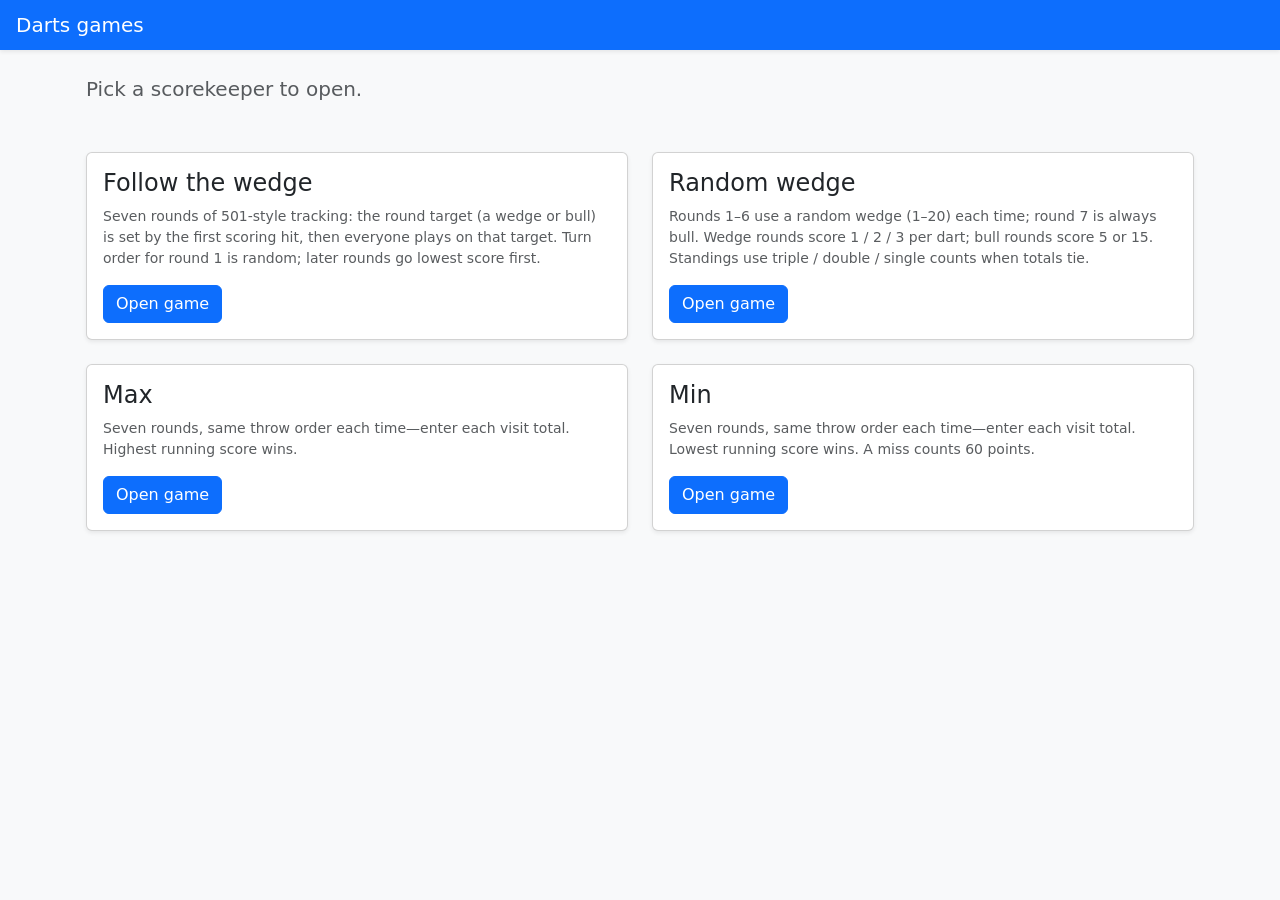
==== index.html @ 3f1cc43a "random game update" ====
<!DOCTYPE html>
<html lang="en">
  <head>
    <meta charset="utf-8" />
    <meta name="viewport" content="width=device-width, initial-scale=1" />
    <title>Darts games</title>
    <link
      href="https://cdn.jsdelivr.net/npm/bootstrap@5.3.3/dist/css/bootstrap.min.css"
      rel="stylesheet"
      integrity="sha384-QWTKZyjpPEjISv5WaRU9OFeRpok6YctnYmDr5pNlyT2bRjXh0JMhjY6hW+ALEwIH"
      crossorigin="anonymous"
    />
    <style>
      .game-selector-card {
        transition: box-shadow 0.15s ease, transform 0.15s ease;
      }
      .game-selector-card:hover,
      .game-selector-card:focus-within {
        box-shadow: 0 0.5rem 1rem rgba(0, 0, 0, 0.12) !important;
        transform: translateY(-2px);
      }
    </style>
  </head>
  <body class="bg-light">
    <header class="navbar navbar-dark bg-primary sticky-top shadow-sm py-2">
      <div class="container-fluid px-3">
        <span class="navbar-brand mb-0 h1 fs-5">Darts games</span>
      </div>
    </header>

    <main class="container px-3 py-4 pb-5">
      <p class="lead text-muted mb-4 mb-md-5">Pick a scorekeeper to open.</p>

      <div class="row g-4">
        <div class="col-md-6">
          <a href="follow-sector/index.html" class="text-decoration-none text-reset d-block h-100">
            <article class="card h-100 shadow-sm game-selector-card">
              <div class="card-body d-flex flex-column">
                <h2 class="h4 card-title text-body">Follow the wedge</h2>
                <p class="card-text text-body-secondary small flex-grow-1 mb-3">
                  Seven rounds of 501-style tracking: the round target (a wedge or bull) is set by the first scoring hit,
                  then everyone plays on that target. Turn order for round 1 is random; later rounds go lowest score first.
                </p>
                <span class="btn btn-primary align-self-start">Open game</span>
              </div>
            </article>
          </a>
        </div>

        <div class="col-md-6">
          <a href="random-sector/index.html" class="text-decoration-none text-reset d-block h-100">
            <article class="card h-100 shadow-sm game-selector-card">
              <div class="card-body d-flex flex-column">
                <h2 class="h4 card-title text-body">Random wedge</h2>
                <p class="card-text text-body-secondary small flex-grow-1 mb-3">
                  Rounds 1–6 use a random wedge (1–20) each time; round 7 is always bull. Wedge rounds score 1 / 2 / 3 per
                  dart; bull rounds score 5 or 15. Standings use triple / double / single counts when totals tie.
                </p>
                <span class="btn btn-primary align-self-start">Open game</span>
              </div>
            </article>
          </a>
        </div>

        <div class="col-md-6">
          <a href="max-game/index.html" class="text-decoration-none text-reset d-block h-100">
            <article class="card h-100 shadow-sm game-selector-card">
              <div class="card-body d-flex flex-column">
                <h2 class="h4 card-title text-body">Max</h2>
                <p class="card-text text-body-secondary small flex-grow-1 mb-3">
                  Seven rounds, same throw order each time—enter each visit total. Highest running score wins.
                </p>
                <span class="btn btn-primary align-self-start">Open game</span>
              </div>
            </article>
          </a>
        </div>

        <div class="col-md-6">
          <a href="min-game/index.html" class="text-decoration-none text-reset d-block h-100">
            <article class="card h-100 shadow-sm game-selector-card">
              <div class="card-body d-flex flex-column">
                <h2 class="h4 card-title text-body">Min</h2>
                <p class="card-text text-body-secondary small flex-grow-1 mb-3">
                  Seven rounds, same throw order each time—enter each visit total. Lowest running score wins.
                  A miss counts 60 points.
                </p>
                <span class="btn btn-primary align-self-start">Open game</span>
              </div>
            </article>
          </a>
        </div>
      </div>
    </main>
  </body>
</html>
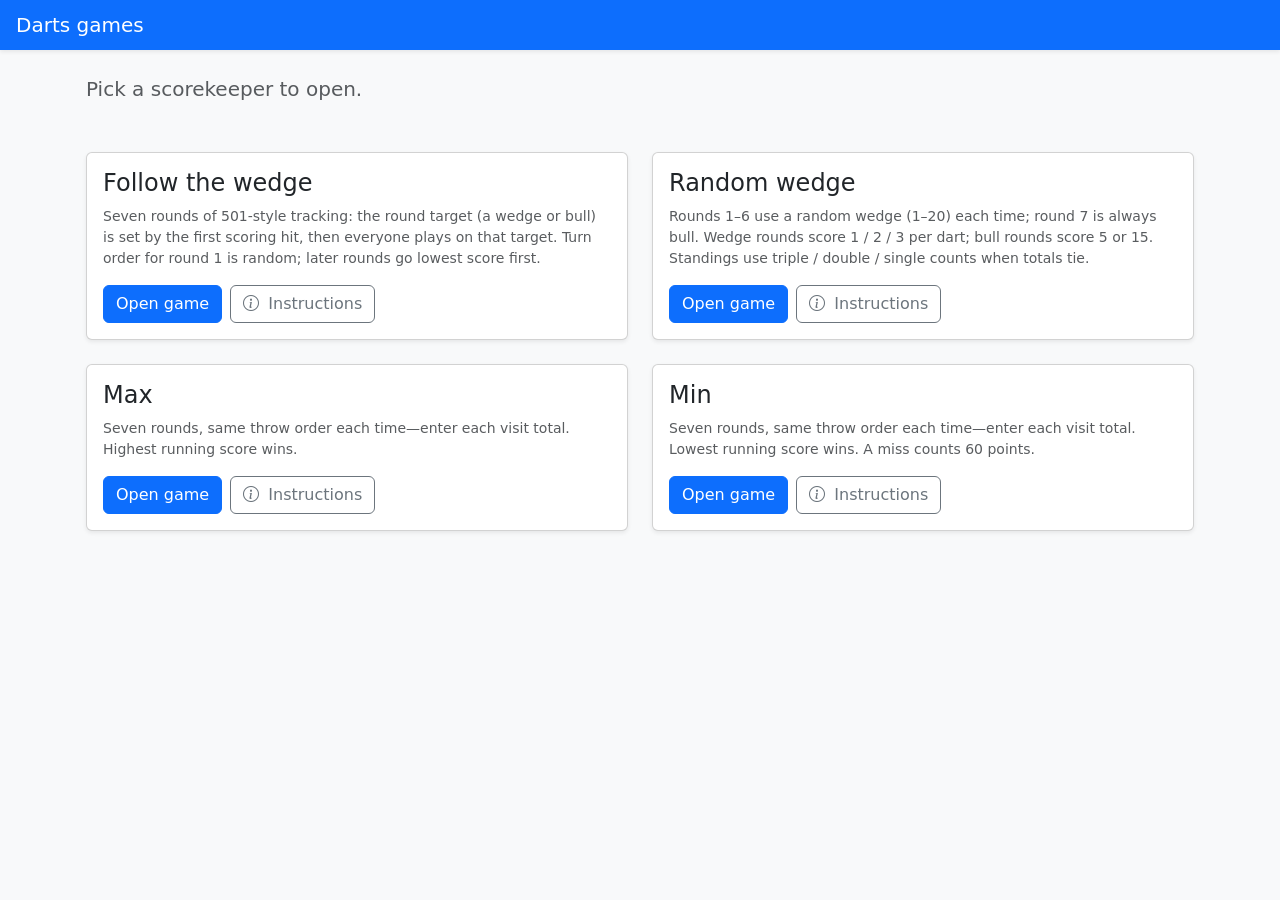
==== commit 0fcf55a7: "instructions links" ====
--- a/index.html
+++ b/index.html
@@ -10,6 +10,7 @@
       integrity="sha384-QWTKZyjpPEjISv5WaRU9OFeRpok6YctnYmDr5pNlyT2bRjXh0JMhjY6hW+ALEwIH"
       crossorigin="anonymous"
     />
+    <link rel="stylesheet" href="https://cdn.jsdelivr.net/npm/bootstrap-icons@1.11.3/font/bootstrap-icons.min.css" />
     <style>
       .game-selector-card {
         transition: box-shadow 0.15s ease, transform 0.15s ease;
@@ -22,7 +23,7 @@
     </style>
   </head>
   <body class="bg-light">
-    <header class="navbar navbar-dark bg-primary sticky-top shadow-sm py-2">
+    <header class="navbar navbar-dark bg-primary shadow-sm py-2">
       <div class="container-fluid px-3">
         <span class="navbar-brand mb-0 h1 fs-5">Darts games</span>
       </div>
@@ -33,62 +34,77 @@
 
       <div class="row g-4">
         <div class="col-md-6">
-          <a href="follow-sector/index.html" class="text-decoration-none text-reset d-block h-100">
-            <article class="card h-100 shadow-sm game-selector-card">
-              <div class="card-body d-flex flex-column">
-                <h2 class="h4 card-title text-body">Follow the wedge</h2>
-                <p class="card-text text-body-secondary small flex-grow-1 mb-3">
-                  Seven rounds of 501-style tracking: the round target (a wedge or bull) is set by the first scoring hit,
-                  then everyone plays on that target. Turn order for round 1 is random; later rounds go lowest score first.
-                </p>
-                <span class="btn btn-primary align-self-start">Open game</span>
+          <article class="card h-100 shadow-sm game-selector-card">
+            <div class="card-body d-flex flex-column">
+              <h2 class="h4 card-title text-body">Follow the wedge</h2>
+              <p class="card-text text-body-secondary small flex-grow-1 mb-3">
+                Seven rounds of 501-style tracking: the round target (a wedge or bull) is set by the first scoring hit, then everyone plays
+                on that target. Turn order for round 1 is random; later rounds go lowest score first.
+              </p>
+              <div class="d-flex flex-wrap gap-2 align-self-start">
+                <a href="follow-sector/index.html" class="btn btn-primary">Open game</a>
+                <a href="follow-sector/README.md" class="btn btn-outline-secondary" aria-label="Instructions" title="Instructions">
+                  <i class="bi bi-info-circle" aria-hidden="true"></i>
+                  <span class="ms-1">Instructions</span>
+                </a>
               </div>
-            </article>
-          </a>
+            </div>
+          </article>
         </div>
 
         <div class="col-md-6">
-          <a href="random-sector/index.html" class="text-decoration-none text-reset d-block h-100">
-            <article class="card h-100 shadow-sm game-selector-card">
-              <div class="card-body d-flex flex-column">
-                <h2 class="h4 card-title text-body">Random wedge</h2>
-                <p class="card-text text-body-secondary small flex-grow-1 mb-3">
-                  Rounds 1–6 use a random wedge (1–20) each time; round 7 is always bull. Wedge rounds score 1 / 2 / 3 per
-                  dart; bull rounds score 5 or 15. Standings use triple / double / single counts when totals tie.
-                </p>
-                <span class="btn btn-primary align-self-start">Open game</span>
+          <article class="card h-100 shadow-sm game-selector-card">
+            <div class="card-body d-flex flex-column">
+              <h2 class="h4 card-title text-body">Random wedge</h2>
+              <p class="card-text text-body-secondary small flex-grow-1 mb-3">
+                Rounds 1–6 use a random wedge (1–20) each time; round 7 is always bull. Wedge rounds score 1 / 2 / 3 per dart; bull rounds
+                score 5 or 15. Standings use triple / double / single counts when totals tie.
+              </p>
+              <div class="d-flex flex-wrap gap-2 align-self-start">
+                <a href="random-sector/index.html" class="btn btn-primary">Open game</a>
+                <a href="random-sector/README.md" class="btn btn-outline-secondary" aria-label="Instructions" title="Instructions">
+                  <i class="bi bi-info-circle" aria-hidden="true"></i>
+                  <span class="ms-1">Instructions</span>
+                </a>
               </div>
-            </article>
-          </a>
+            </div>
+          </article>
         </div>
 
         <div class="col-md-6">
-          <a href="max-game/index.html" class="text-decoration-none text-reset d-block h-100">
-            <article class="card h-100 shadow-sm game-selector-card">
-              <div class="card-body d-flex flex-column">
-                <h2 class="h4 card-title text-body">Max</h2>
-                <p class="card-text text-body-secondary small flex-grow-1 mb-3">
-                  Seven rounds, same throw order each time—enter each visit total. Highest running score wins.
-                </p>
-                <span class="btn btn-primary align-self-start">Open game</span>
+          <article class="card h-100 shadow-sm game-selector-card">
+            <div class="card-body d-flex flex-column">
+              <h2 class="h4 card-title text-body">Max</h2>
+              <p class="card-text text-body-secondary small flex-grow-1 mb-3">
+                Seven rounds, same throw order each time—enter each visit total. Highest running score wins.
+              </p>
+              <div class="d-flex flex-wrap gap-2 align-self-start">
+                <a href="max-game/index.html" class="btn btn-primary">Open game</a>
+                <a href="max-game/README.md" class="btn btn-outline-secondary" aria-label="Instructions" title="Instructions">
+                  <i class="bi bi-info-circle" aria-hidden="true"></i>
+                  <span class="ms-1">Instructions</span>
+                </a>
               </div>
-            </article>
-          </a>
+            </div>
+          </article>
         </div>
 
         <div class="col-md-6">
-          <a href="min-game/index.html" class="text-decoration-none text-reset d-block h-100">
-            <article class="card h-100 shadow-sm game-selector-card">
-              <div class="card-body d-flex flex-column">
-                <h2 class="h4 card-title text-body">Min</h2>
-                <p class="card-text text-body-secondary small flex-grow-1 mb-3">
-                  Seven rounds, same throw order each time—enter each visit total. Lowest running score wins.
-                  A miss counts 60 points.
-                </p>
-                <span class="btn btn-primary align-self-start">Open game</span>
+          <article class="card h-100 shadow-sm game-selector-card">
+            <div class="card-body d-flex flex-column">
+              <h2 class="h4 card-title text-body">Min</h2>
+              <p class="card-text text-body-secondary small flex-grow-1 mb-3">
+                Seven rounds, same throw order each time—enter each visit total. Lowest running score wins. A miss counts 60 points.
+              </p>
+              <div class="d-flex flex-wrap gap-2 align-self-start">
+                <a href="min-game/index.html" class="btn btn-primary">Open game</a>
+                <a href="min-game/README.md" class="btn btn-outline-secondary" aria-label="Instructions" title="Instructions">
+                  <i class="bi bi-info-circle" aria-hidden="true"></i>
+                  <span class="ms-1">Instructions</span>
+                </a>
               </div>
-            </article>
-          </a>
+            </div>
+          </article>
         </div>
       </div>
     </main>
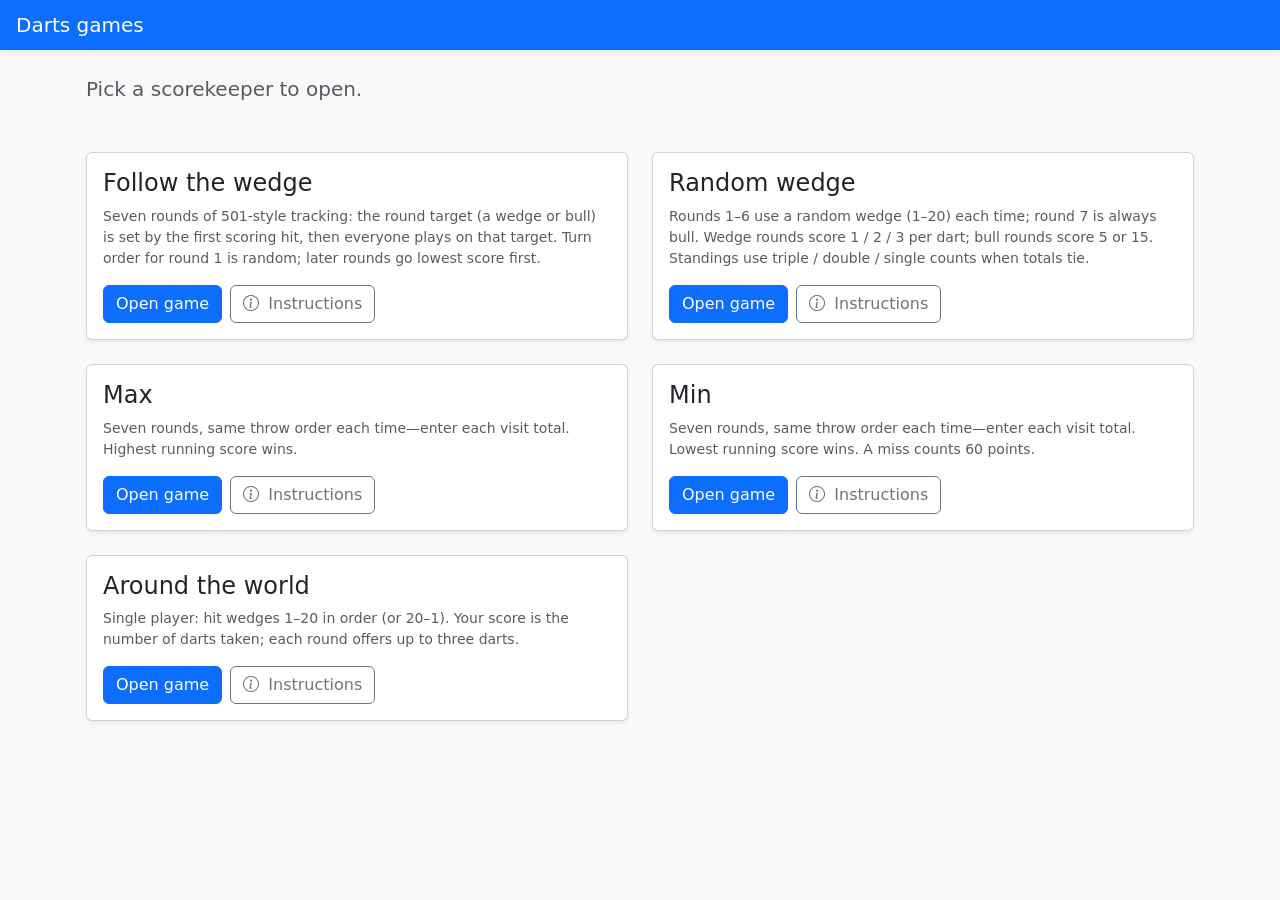
==== commit 60cdac57: "around the world game" ====
--- a/index.html
+++ b/index.html
@@ -43,7 +43,12 @@
               </p>
               <div class="d-flex flex-wrap gap-2 align-self-start">
                 <a href="follow-sector/index.html" class="btn btn-primary">Open game</a>
-                <a href="follow-sector/README.md" class="btn btn-outline-secondary" aria-label="Instructions" title="Instructions">
+                <a
+                  href="instructions.html?game=follow-sector"
+                  class="btn btn-outline-secondary"
+                  aria-label="Instructions"
+                  title="Instructions"
+                >
                   <i class="bi bi-info-circle" aria-hidden="true"></i>
                   <span class="ms-1">Instructions</span>
                 </a>
@@ -62,7 +67,12 @@
               </p>
               <div class="d-flex flex-wrap gap-2 align-self-start">
                 <a href="random-sector/index.html" class="btn btn-primary">Open game</a>
-                <a href="random-sector/README.md" class="btn btn-outline-secondary" aria-label="Instructions" title="Instructions">
+                <a
+                  href="instructions.html?game=random-sector"
+                  class="btn btn-outline-secondary"
+                  aria-label="Instructions"
+                  title="Instructions"
+                >
                   <i class="bi bi-info-circle" aria-hidden="true"></i>
                   <span class="ms-1">Instructions</span>
                 </a>
@@ -80,7 +90,7 @@
               </p>
               <div class="d-flex flex-wrap gap-2 align-self-start">
                 <a href="max-game/index.html" class="btn btn-primary">Open game</a>
-                <a href="max-game/README.md" class="btn btn-outline-secondary" aria-label="Instructions" title="Instructions">
+                <a href="instructions.html?game=max-game" class="btn btn-outline-secondary" aria-label="Instructions" title="Instructions">
                   <i class="bi bi-info-circle" aria-hidden="true"></i>
                   <span class="ms-1">Instructions</span>
                 </a>
@@ -98,7 +108,30 @@
               </p>
               <div class="d-flex flex-wrap gap-2 align-self-start">
                 <a href="min-game/index.html" class="btn btn-primary">Open game</a>
-                <a href="min-game/README.md" class="btn btn-outline-secondary" aria-label="Instructions" title="Instructions">
+                <a href="instructions.html?game=min-game" class="btn btn-outline-secondary" aria-label="Instructions" title="Instructions">
+                  <i class="bi bi-info-circle" aria-hidden="true"></i>
+                  <span class="ms-1">Instructions</span>
+                </a>
+              </div>
+            </div>
+          </article>
+        </div>
+
+        <div class="col-md-6">
+          <article class="card h-100 shadow-sm game-selector-card">
+            <div class="card-body d-flex flex-column">
+              <h2 class="h4 card-title text-body">Around the world</h2>
+              <p class="card-text text-body-secondary small flex-grow-1 mb-3">
+                Single player: hit wedges 1–20 in order (or 20–1). Your score is the number of darts taken; each round offers up to three darts.
+              </p>
+              <div class="d-flex flex-wrap gap-2 align-self-start">
+                <a href="around-the-world/index.html" class="btn btn-primary">Open game</a>
+                <a
+                  href="instructions.html?game=around-the-world"
+                  class="btn btn-outline-secondary"
+                  aria-label="Instructions"
+                  title="Instructions"
+                >
                   <i class="bi bi-info-circle" aria-hidden="true"></i>
                   <span class="ms-1">Instructions</span>
                 </a>
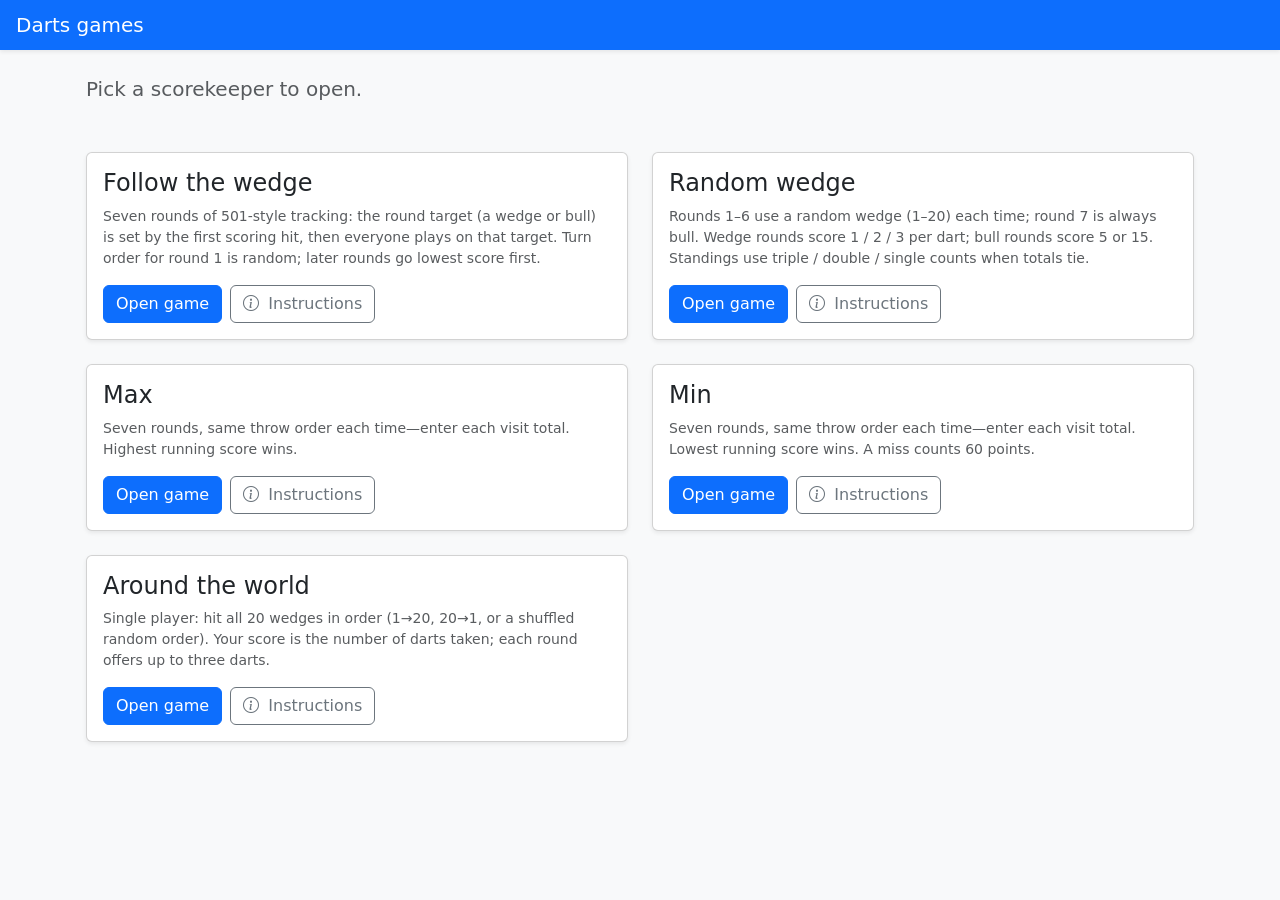
==== commit 05e0afaa: "random mode" ====
--- a/index.html
+++ b/index.html
@@ -122,7 +122,7 @@
             <div class="card-body d-flex flex-column">
               <h2 class="h4 card-title text-body">Around the world</h2>
               <p class="card-text text-body-secondary small flex-grow-1 mb-3">
-                Single player: hit wedges 1–20 in order (or 20–1). Your score is the number of darts taken; each round offers up to three darts.
+                Single player: hit all 20 wedges in order (1→20, 20→1, or a shuffled random order). Your score is the number of darts taken; each round offers up to three darts.
               </p>
               <div class="d-flex flex-wrap gap-2 align-self-start">
                 <a href="around-the-world/index.html" class="btn btn-primary">Open game</a>
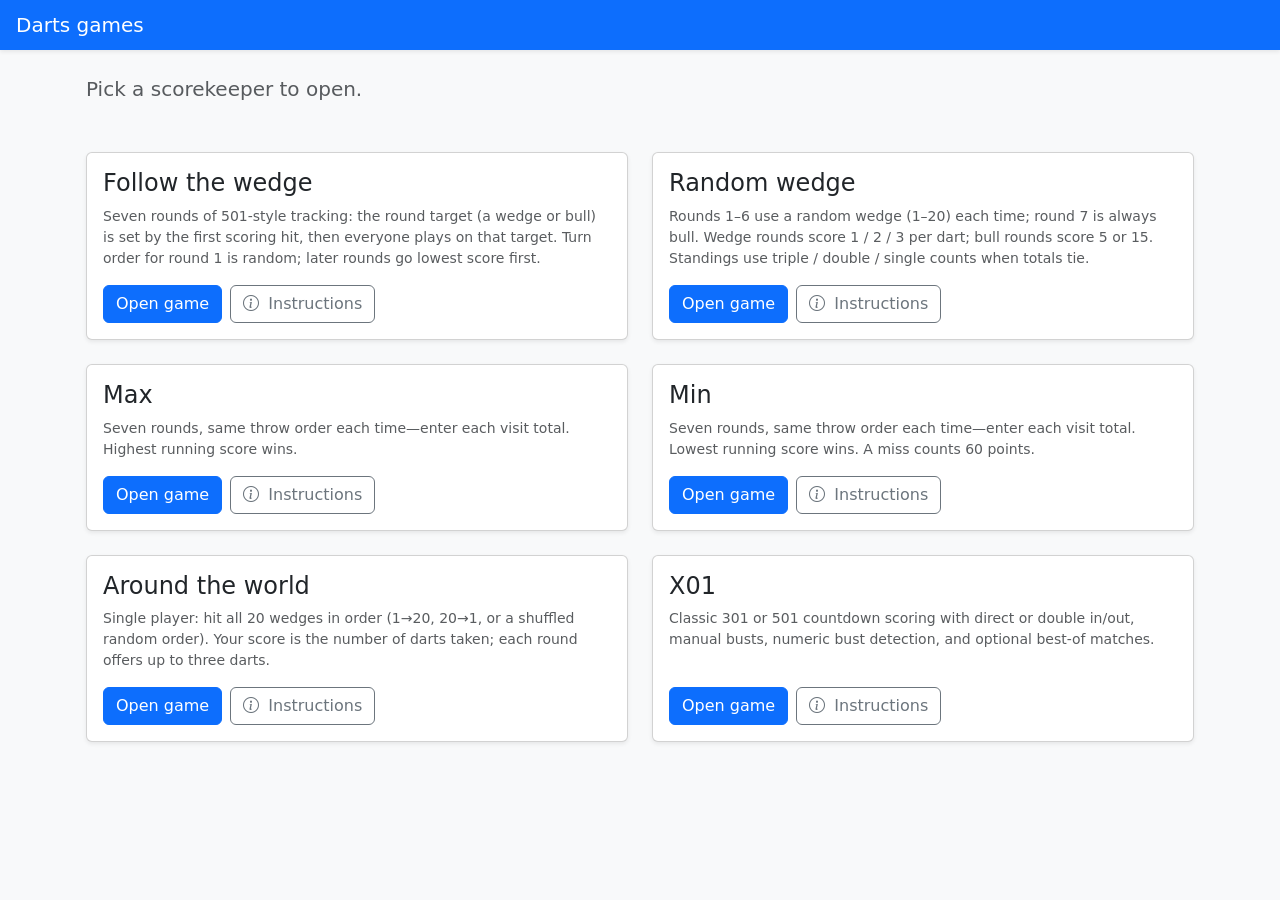
==== commit 3f06e722: "x01 game" ====
--- a/index.html
+++ b/index.html
@@ -139,6 +139,24 @@
             </div>
           </article>
         </div>
+
+        <div class="col-md-6">
+          <article class="card h-100 shadow-sm game-selector-card">
+            <div class="card-body d-flex flex-column">
+              <h2 class="h4 card-title text-body">X01</h2>
+              <p class="card-text text-body-secondary small flex-grow-1 mb-3">
+                Classic 301 or 501 countdown scoring with direct or double in/out, manual busts, numeric bust detection, and optional best-of matches.
+              </p>
+              <div class="d-flex flex-wrap gap-2 align-self-start">
+                <a href="x01/index.html" class="btn btn-primary">Open game</a>
+                <a href="instructions.html?game=x01" class="btn btn-outline-secondary" aria-label="Instructions" title="Instructions">
+                  <i class="bi bi-info-circle" aria-hidden="true"></i>
+                  <span class="ms-1">Instructions</span>
+                </a>
+              </div>
+            </div>
+          </article>
+        </div>
       </div>
     </main>
   </body>
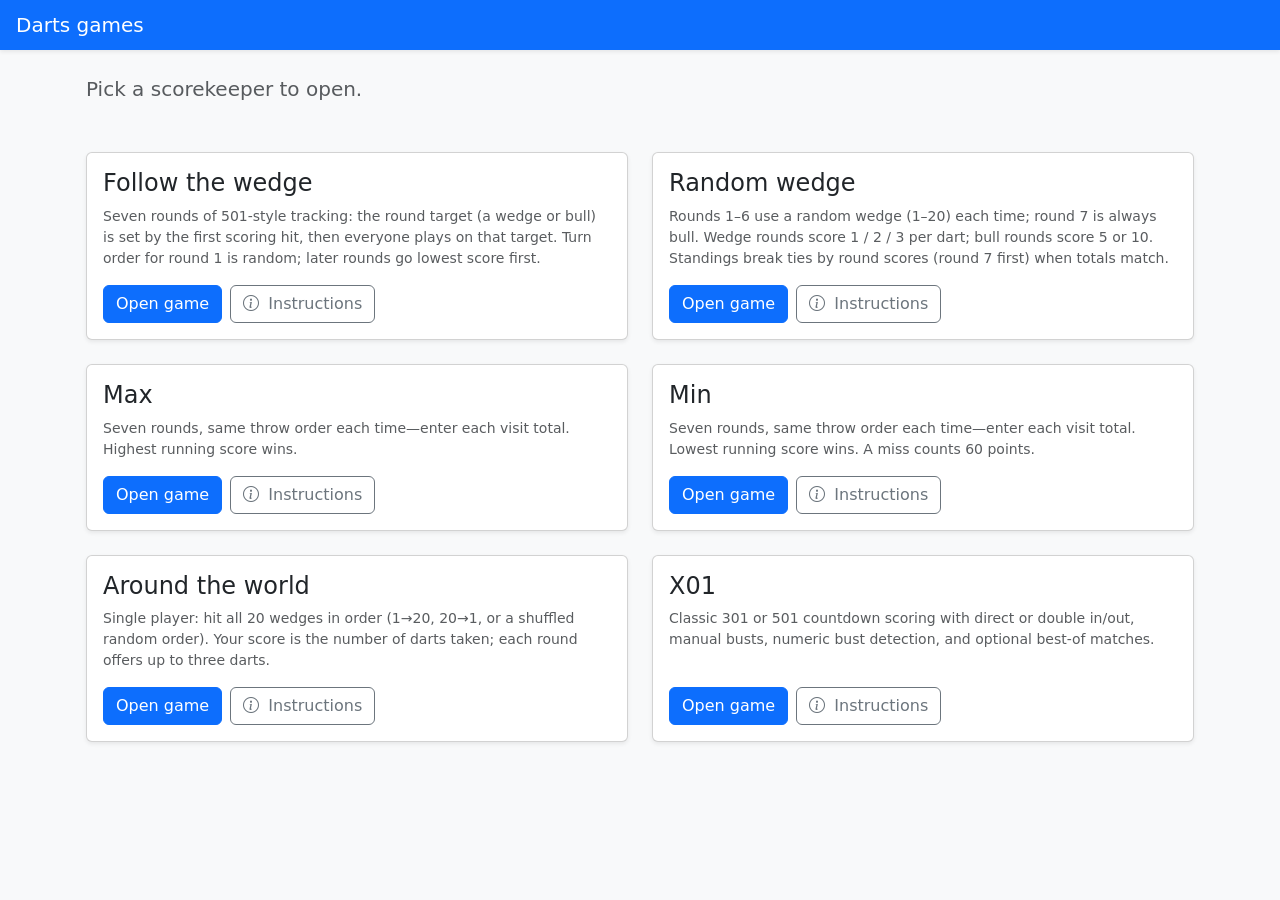
==== commit 2d1cd625: "random wedge update" ====
--- a/index.html
+++ b/index.html
@@ -63,7 +63,7 @@
               <h2 class="h4 card-title text-body">Random wedge</h2>
               <p class="card-text text-body-secondary small flex-grow-1 mb-3">
                 Rounds 1–6 use a random wedge (1–20) each time; round 7 is always bull. Wedge rounds score 1 / 2 / 3 per dart; bull rounds
-                score 5 or 15. Standings use triple / double / single counts when totals tie.
+                score 5 or 10. Standings break ties by round scores (round 7 first) when totals match.
               </p>
               <div class="d-flex flex-wrap gap-2 align-self-start">
                 <a href="random-sector/index.html" class="btn btn-primary">Open game</a>
